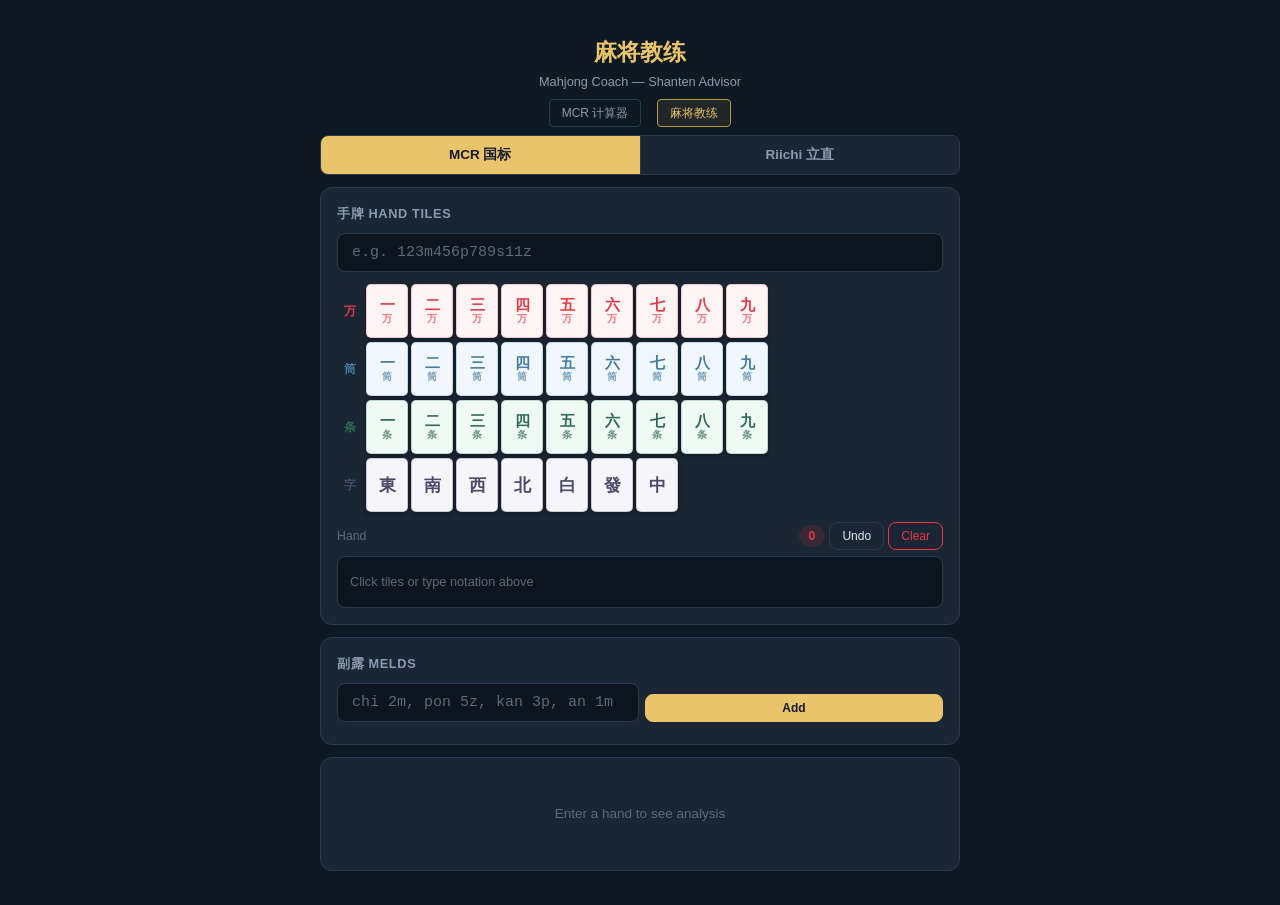
==== mahjong-coach/index.html @ b4301507 "Add mahjong-coach and mahjong-shared frontend Dual-mode (MCR/Riichi) mahjong coaching tool with live" ====
<!DOCTYPE html>
<html lang="zh-CN">
<head>
  <meta charset="UTF-8">
  <meta name="viewport" content="width=device-width, initial-scale=1.0, maximum-scale=1.0, user-scalable=no">
  <title>麻将教练 — Mahjong Coach</title>
  <link rel="stylesheet" href="../mahjong-shared/style.css">
</head>
<body>
  <div class="app-container">
    <!-- Header -->
    <div class="app-header">
      <h1>麻将教练</h1>
      <div class="subtitle">Mahjong Coach — Shanten Advisor</div>
      <div class="nav-links">
        <a href="/mahjong-mcr">MCR 计算器</a>
        <a href="/mahjong-coach" class="active">麻将教练</a>
      </div>
    </div>

    <!-- Mode Selector -->
    <div class="mode-tabs">
      <button class="mode-tab active" data-mode="mcr">MCR 国标</button>
      <button class="mode-tab" data-mode="riichi">Riichi 立直</button>
    </div>

    <!-- Hand Input -->
    <div class="card">
      <div class="card-title">手牌 Hand Tiles</div>
      <div class="input-group">
        <input type="text" id="handInput" placeholder="e.g. 123m456p789s11z" autocomplete="off" autocorrect="off" autocapitalize="off" spellcheck="false">
      </div>

      <div class="tile-grid" id="tileGrid"></div>

      <div style="margin-top: 10px">
        <div style="display:flex;align-items:center;justify-content:space-between;margin-bottom:6px">
          <span class="fs-sm text-muted">Hand</span>
          <span>
            <span id="tileCount" class="count-badge valid">0</span>
            <button class="btn btn-sm" id="undoBtn">Undo</button>
            <button class="btn btn-sm btn-danger" id="clearBtn">Clear</button>
          </span>
        </div>
        <div class="hand-display" id="handDisplay"></div>
      </div>
    </div>

    <!-- Melds -->
    <div class="card">
      <div class="card-title">副露 Melds</div>
      <div class="input-row">
        <input type="text" id="meldInput" placeholder="chi 2m, pon 5z, kan 3p, an 1m">
        <button class="btn btn-sm btn-primary" id="addMeldBtn">Add</button>
      </div>
      <div class="meld-list" id="meldDisplay"></div>
    </div>

    <!-- Riichi Panel -->
    <div class="riichi-panel" id="riichiPanel">
      <div class="card">
        <div class="card-title">立直设置 Riichi Settings</div>

        <div class="input-group">
          <label>ドラ表示牌 Dora Indicators</label>
          <input type="text" id="doraInput" placeholder="e.g. 3m 5p" autocomplete="off">
        </div>

        <div class="toggle-group mb">
          <label class="toggle-item">
            <input type="checkbox" id="akaCheck"> 赤ドラ Aka
          </label>
          <label class="toggle-item">
            <input type="checkbox" id="uraCheck"> 裏ドラ Ura
          </label>
        </div>

        <div class="input-row mb">
          <div>
            <label>場風 Round</label>
            <select id="roundWind">
              <option value="0">東 East</option>
              <option value="1">南 South</option>
            </select>
          </div>
          <div>
            <label>自風 Seat</label>
            <select id="seatWind">
              <option value="0">東 East</option>
              <option value="1">南 South</option>
              <option value="2">西 West</option>
              <option value="3">北 North</option>
            </select>
          </div>
        </div>

        <div class="collapsible-header" id="scoreToggle">
          <span class="card-title" style="margin:0">点数 Scores & Strategy</span>
        </div>
        <div class="collapsible-content" id="scoreSection">
          <div class="score-grid mb">
            <div>
              <label>東 East</label>
              <input type="number" id="scoreEast" placeholder="25000">
            </div>
            <div>
              <label>南 South</label>
              <input type="number" id="scoreSouth" placeholder="25000">
            </div>
            <div>
              <label>西 West</label>
              <input type="number" id="scoreWest" placeholder="25000">
            </div>
            <div>
              <label>北 North</label>
              <input type="number" id="scoreNorth" placeholder="25000">
            </div>
          </div>
          <div class="input-group">
            <label>目标 Target Placement</label>
            <select id="targetPlacement">
              <option value="1">1st 一位</option>
              <option value="2">2nd 二位</option>
              <option value="3">3rd 三位</option>
            </select>
          </div>
        </div>
      </div>
    </div>

    <!-- Results -->
    <div class="card results-section" id="resultsCard">
      <div id="resultsContent">
        <div class="result-empty">Enter a hand to see analysis</div>
      </div>
    </div>

    <!-- Strategy -->
    <div class="card hidden" id="strategyCard">
      <div class="card-title">战略建议 Strategy</div>
      <div id="strategyContent"></div>
    </div>
  </div>

  <script src="../mahjong-shared/tiles.js"></script>
  <script src="app.js"></script>
</body>
</html>
---- mahjong-shared/style.css ----
/* ==========================================================================
   Mahjong Web App — Shared Styles
   Dark theme, responsive, mobile-first
   ========================================================================== */

:root {
  --bg-primary: #0f1923;
  --bg-card: #1a2634;
  --bg-card-hover: #1f2f40;
  --bg-input: #0d1520;
  --border-color: #2a3a4a;
  --border-focus: #4a8bb5;
  --text-primary: #e8edf2;
  --text-secondary: #8a9bb0;
  --text-muted: #5a6b7a;
  --accent: #e9c46a;
  --accent-dim: #b89a3a;
  --success: #4caf50;
  --danger: #e63946;
  --info: #457b9d;

  --suit-m: #e63946;
  --suit-p: #457b9d;
  --suit-s: #2d9a5f;
  --suit-z: #9a8ac0;

  --tile-bg: #f5f0e8;
  --tile-border: #d4c8b0;
  --tile-shadow: rgba(0,0,0,0.3);

  --radius: 8px;
  --radius-sm: 4px;
  --radius-lg: 12px;
  --gap: 12px;
  --gap-sm: 6px;
  --gap-lg: 20px;
}

* { box-sizing: border-box; margin: 0; padding: 0; }

html {
  font-size: 15px;
  -webkit-text-size-adjust: 100%;
}

body {
  font-family: -apple-system, BlinkMacSystemFont, 'Segoe UI', 'Noto Sans SC', sans-serif;
  background: var(--bg-primary);
  color: var(--text-primary);
  min-height: 100vh;
  line-height: 1.5;
  overflow-x: hidden;
}

/* ---------- Layout ---------- */

.app-container {
  max-width: 680px;
  margin: 0 auto;
  padding: 12px;
}

.app-header {
  text-align: center;
  padding: 16px 0 8px;
}

.app-header h1 {
  font-size: 1.5rem;
  font-weight: 700;
  color: var(--accent);
  margin-bottom: 2px;
}

.app-header .subtitle {
  font-size: 0.85rem;
  color: var(--text-secondary);
}

.nav-links {
  display: flex;
  justify-content: center;
  gap: 16px;
  margin-top: 8px;
}

.nav-links a {
  color: var(--text-secondary);
  text-decoration: none;
  font-size: 0.8rem;
  padding: 4px 12px;
  border-radius: var(--radius-sm);
  border: 1px solid var(--border-color);
  transition: all 0.2s;
}

.nav-links a:hover, .nav-links a.active {
  color: var(--accent);
  border-color: var(--accent-dim);
  background: rgba(233, 196, 106, 0.08);
}

.card {
  background: var(--bg-card);
  border: 1px solid var(--border-color);
  border-radius: var(--radius-lg);
  padding: 16px;
  margin-bottom: var(--gap);
}

.card-title {
  font-size: 0.85rem;
  color: var(--text-secondary);
  text-transform: uppercase;
  letter-spacing: 0.05em;
  margin-bottom: 10px;
  font-weight: 600;
}

/* ---------- Inputs ---------- */

input[type="text"], input[type="number"], select {
  background: var(--bg-input);
  border: 1px solid var(--border-color);
  border-radius: var(--radius);
  color: var(--text-primary);
  padding: 10px 14px;
  font-size: 1rem;
  font-family: 'SF Mono', 'Menlo', monospace;
  width: 100%;
  transition: border-color 0.2s;
  outline: none;
}

input:focus, select:focus {
  border-color: var(--border-focus);
  box-shadow: 0 0 0 2px rgba(74, 139, 181, 0.2);
}

input::placeholder {
  color: var(--text-muted);
  font-family: inherit;
}

label {
  display: block;
  font-size: 0.82rem;
  color: var(--text-secondary);
  margin-bottom: 4px;
  font-weight: 500;
}

.input-row {
  display: flex;
  gap: var(--gap-sm);
  align-items: end;
}

.input-row > * {
  flex: 1;
}

.input-group {
  margin-bottom: var(--gap);
}

.count-badge {
  display: inline-block;
  font-size: 0.8rem;
  padding: 2px 10px;
  border-radius: 12px;
  font-weight: 600;
  margin-left: 8px;
  vertical-align: middle;
}

.count-badge.valid {
  background: rgba(76, 175, 80, 0.15);
  color: var(--success);
}

.count-badge.invalid {
  background: rgba(230, 57, 70, 0.15);
  color: var(--danger);
}

/* ---------- Buttons ---------- */

.btn {
  display: inline-flex;
  align-items: center;
  justify-content: center;
  gap: 6px;
  padding: 10px 20px;
  border: 1px solid var(--border-color);
  border-radius: var(--radius);
  background: var(--bg-card);
  color: var(--text-primary);
  font-size: 0.9rem;
  cursor: pointer;
  transition: all 0.2s;
  font-family: inherit;
  -webkit-tap-highlight-color: transparent;
}

.btn:hover { background: var(--bg-card-hover); }
.btn:active { transform: scale(0.97); }

.btn-primary {
  background: var(--accent);
  color: #1a1a2e;
  border-color: var(--accent);
  font-weight: 600;
}

.btn-primary:hover { background: var(--accent-dim); }

.btn-sm {
  padding: 6px 12px;
  font-size: 0.8rem;
}

.btn-danger { color: var(--danger); border-color: var(--danger); }
.btn-danger:hover { background: rgba(230, 57, 70, 0.1); }

.btn-group {
  display: flex;
  gap: var(--gap-sm);
  flex-wrap: wrap;
}

/* ---------- Tile Grid ---------- */

.tile-grid {
  user-select: none;
  -webkit-user-select: none;
}

.tile-row {
  display: flex;
  align-items: center;
  gap: 3px;
  margin-bottom: 4px;
}

.tile-row-label {
  width: 26px;
  text-align: center;
  font-size: 0.8rem;
  font-weight: 700;
  flex-shrink: 0;
}

.tile-display {
  display: inline-flex;
  flex-direction: column;
  align-items: center;
  justify-content: center;
  width: 38px;
  height: 48px;
  border-radius: 5px;
  border: 1.5px solid var(--tile-border);
  background: var(--tile-bg);
  font-size: 0.72rem;
  line-height: 1.1;
  position: relative;
  font-weight: 700;
  box-shadow: 0 2px 4px var(--tile-shadow);
  transition: transform 0.12s, box-shadow 0.12s;
}

.tile-display.tile-btn {
  cursor: pointer;
  -webkit-tap-highlight-color: transparent;
}

.tile-display.tile-btn:hover {
  transform: translateY(-2px);
  box-shadow: 0 4px 8px var(--tile-shadow);
}

.tile-display.tile-btn:active {
  transform: translateY(1px) scale(0.95);
  box-shadow: 0 1px 2px var(--tile-shadow);
}

.tile-rank { font-size: 0.9rem; }
.tile-suit { font-size: 0.65rem; opacity: 0.7; }
.tile-honor { font-size: 1.05rem; }

.tile-badge {
  position: absolute;
  top: -6px;
  right: -6px;
  background: var(--accent);
  color: #1a1a2e;
  font-size: 0.6rem;
  font-weight: 700;
  padding: 1px 4px;
  border-radius: 8px;
  line-height: 1.2;
}

/* ---------- Hand Display ---------- */

.hand-display {
  display: flex;
  flex-wrap: wrap;
  gap: 3px;
  min-height: 52px;
  padding: 8px;
  background: var(--bg-input);
  border: 1px solid var(--border-color);
  border-radius: var(--radius);
  align-items: center;
}

.hand-display .tile-display.hand-tile {
  width: 34px;
  height: 44px;
  font-size: 0.68rem;
  cursor: pointer;
}

.hand-display .tile-display.hand-tile:hover {
  opacity: 0.6;
  transform: translateY(-2px);
}

.hand-display .tile-display.hand-tile .tile-rank { font-size: 0.85rem; }

.hand-placeholder {
  color: var(--text-muted);
  font-size: 0.85rem;
  padding: 4px;
}

/* ---------- Mode Tabs ---------- */

.mode-tabs {
  display: flex;
  gap: 0;
  border: 1px solid var(--border-color);
  border-radius: var(--radius);
  overflow: hidden;
  margin-bottom: var(--gap);
}

.mode-tab {
  flex: 1;
  padding: 10px;
  text-align: center;
  cursor: pointer;
  font-size: 0.9rem;
  font-weight: 600;
  background: var(--bg-card);
  color: var(--text-secondary);
  border: none;
  transition: all 0.2s;
  -webkit-tap-highlight-color: transparent;
}

.mode-tab:not(:last-child) {
  border-right: 1px solid var(--border-color);
}

.mode-tab.active {
  background: var(--accent);
  color: #1a1a2e;
}

.mode-tab:hover:not(.active) {
  background: var(--bg-card-hover);
}

/* ---------- Toggle / Radio ---------- */

.toggle-group {
  display: flex;
  gap: var(--gap);
  flex-wrap: wrap;
}

.toggle-item {
  display: flex;
  align-items: center;
  gap: 6px;
  cursor: pointer;
  font-size: 0.9rem;
  -webkit-tap-highlight-color: transparent;
}

.toggle-item input[type="radio"],
.toggle-item input[type="checkbox"] {
  accent-color: var(--accent);
  width: 16px;
  height: 16px;
}

/* ---------- Results ---------- */

.results-section {
  min-height: 60px;
}

.result-header {
  display: flex;
  align-items: center;
  justify-content: space-between;
  margin-bottom: var(--gap);
}

.shanten-display {
  font-size: 1.2rem;
  font-weight: 700;
}

.shanten-0 { color: var(--success); }
.shanten-neg { color: var(--accent); }

.result-empty {
  text-align: center;
  color: var(--text-muted);
  padding: 30px 0;
  font-size: 0.9rem;
}

/* ---------- Discard Table ---------- */

.discard-list {
  display: flex;
  flex-direction: column;
  gap: var(--gap-sm);
}

.discard-item {
  background: var(--bg-input);
  border: 1px solid var(--border-color);
  border-radius: var(--radius);
  padding: 10px 12px;
  transition: background 0.2s;
}

.discard-item:first-child {
  border-color: var(--accent-dim);
  background: rgba(233, 196, 106, 0.05);
}

.discard-header {
  display: flex;
  align-items: center;
  gap: 8px;
  margin-bottom: 6px;
}

.discard-stars {
  color: var(--accent);
  font-size: 0.9rem;
  min-width: 42px;
}

.discard-tile-name {
  font-weight: 600;
  font-size: 0.95rem;
}

.discard-stats {
  display: flex;
  gap: var(--gap);
  font-size: 0.8rem;
  color: var(--text-secondary);
  flex-wrap: wrap;
}

.discard-stats .stat-label { color: var(--text-muted); }
.discard-stats .stat-value { font-weight: 600; color: var(--text-primary); }

.discard-acceptance {
  display: flex;
  flex-wrap: wrap;
  gap: 3px;
  margin-top: 6px;
}

.discard-acceptance .tile-display {
  width: 30px;
  height: 38px;
  font-size: 0.6rem;
}

.discard-acceptance .tile-display .tile-rank { font-size: 0.75rem; }
.discard-acceptance .tile-display .tile-suit { font-size: 0.55rem; }
.discard-acceptance .tile-display .tile-honor { font-size: 0.85rem; }

/* ---------- Fan Table ---------- */

.fan-table {
  width: 100%;
  border-collapse: collapse;
  font-size: 0.85rem;
}

.fan-table th {
  text-align: left;
  padding: 6px 8px;
  border-bottom: 2px solid var(--border-color);
  color: var(--text-secondary);
  font-weight: 600;
  font-size: 0.8rem;
}

.fan-table td {
  padding: 5px 8px;
  border-bottom: 1px solid var(--border-color);
}

.fan-table tr:last-child td {
  border-bottom: none;
}

.fan-table .fan-total {
  font-weight: 700;
  border-top: 2px solid var(--accent-dim);
  color: var(--accent);
}

.fan-valid { color: var(--success); font-weight: 600; }
.fan-invalid { color: var(--danger); font-weight: 600; }

/* ---------- Acceptance Display ---------- */

.acceptance-grid {
  display: flex;
  flex-wrap: wrap;
  gap: 4px;
}

.acceptance-tile {
  position: relative;
}

.acceptance-tile .tile-display {
  width: 36px;
  height: 46px;
}

.win-badge {
  position: absolute;
  bottom: -4px;
  left: 50%;
  transform: translateX(-50%);
  font-size: 0.55rem;
  font-weight: 700;
  padding: 1px 4px;
  border-radius: 6px;
  white-space: nowrap;
}

.win-badge.valid {
  background: rgba(76, 175, 80, 0.2);
  color: var(--success);
}

.win-badge.invalid {
  background: rgba(230, 57, 70, 0.2);
  color: var(--danger);
}

/* ---------- Wait Tiles ---------- */

.wait-list {
  display: flex;
  flex-direction: column;
  gap: var(--gap-sm);
}

.wait-item {
  display: flex;
  align-items: center;
  gap: var(--gap);
  padding: 8px 10px;
  background: var(--bg-input);
  border: 1px solid var(--border-color);
  border-radius: var(--radius);
}

.wait-item.valid { border-color: var(--success); }
.wait-item.invalid { border-color: var(--danger); opacity: 0.7; }

.wait-info {
  flex: 1;
  font-size: 0.85rem;
}

.wait-info .tile-name { font-weight: 600; }

/* ---------- Riichi Panel ---------- */

.riichi-panel {
  display: none;
}

.riichi-panel.visible {
  display: block;
}

.score-grid {
  display: grid;
  grid-template-columns: 1fr 1fr;
  gap: var(--gap-sm);
}

/* ---------- Strategy ---------- */

.strategy-section {
  border-top: 1px solid var(--border-color);
  padding-top: var(--gap);
  margin-top: var(--gap);
}

.strategy-suggestion {
  padding: 6px 0;
  font-size: 0.88rem;
  line-height: 1.4;
}

.yaku-list {
  display: flex;
  flex-wrap: wrap;
  gap: 6px;
  margin-top: 6px;
}

.yaku-tag {
  display: inline-flex;
  align-items: center;
  gap: 4px;
  padding: 3px 10px;
  border-radius: 12px;
  font-size: 0.78rem;
  font-weight: 600;
}

.yaku-tag.confirmed {
  background: rgba(76, 175, 80, 0.15);
  color: var(--success);
}

.yaku-tag.likely {
  background: rgba(233, 196, 106, 0.15);
  color: var(--accent);
}

.yaku-tag.possible {
  background: rgba(138, 155, 176, 0.15);
  color: var(--text-secondary);
}

/* ---------- Meld Display ---------- */

.meld-list {
  display: flex;
  flex-wrap: wrap;
  gap: var(--gap-sm);
  margin-top: 6px;
}

.meld-tag {
  display: inline-flex;
  align-items: center;
  gap: 4px;
  padding: 4px 10px;
  background: var(--bg-input);
  border: 1px solid var(--border-color);
  border-radius: var(--radius-sm);
  font-size: 0.8rem;
}

.meld-tag .remove-meld {
  cursor: pointer;
  color: var(--danger);
  font-weight: 700;
  margin-left: 4px;
}

/* ---------- Collapsible ---------- */

.collapsible-header {
  display: flex;
  align-items: center;
  justify-content: space-between;
  cursor: pointer;
  padding: 4px 0;
  -webkit-tap-highlight-color: transparent;
}

.collapsible-header::after {
  content: '▾';
  font-size: 0.8rem;
  color: var(--text-muted);
  transition: transform 0.2s;
}

.collapsible-header.collapsed::after {
  transform: rotate(-90deg);
}

.collapsible-content {
  overflow: hidden;
  transition: max-height 0.3s ease;
}

.collapsible-content.collapsed {
  max-height: 0 !important;
  padding: 0;
}

/* ---------- Animations ---------- */

@keyframes fadeIn {
  from { opacity: 0; transform: translateY(8px); }
  to { opacity: 1; transform: translateY(0); }
}

.animate-in {
  animation: fadeIn 0.2s ease;
}

/* ---------- Responsive ---------- */

@media (max-width: 480px) {
  html { font-size: 14px; }

  .app-container { padding: 8px; }

  .tile-display {
    width: 34px;
    height: 44px;
    font-size: 0.68rem;
  }

  .tile-display .tile-rank { font-size: 0.82rem; }
  .tile-display .tile-honor { font-size: 0.95rem; }

  .tile-row { gap: 2px; }
  .tile-row-label { width: 22px; font-size: 0.72rem; }

  .hand-display .tile-display.hand-tile {
    width: 30px;
    height: 40px;
    font-size: 0.62rem;
  }

  .card { padding: 12px; }

  .score-grid { grid-template-columns: 1fr 1fr; }
}

@media (min-width: 700px) {
  .app-container { padding: 20px; }

  .tile-display {
    width: 42px;
    height: 54px;
    font-size: 0.78rem;
  }

  .tile-display .tile-rank { font-size: 1rem; }
  .tile-display .tile-honor { font-size: 1.15rem; }
}

/* ---------- Scrollbar ---------- */

::-webkit-scrollbar { width: 6px; }
::-webkit-scrollbar-track { background: var(--bg-primary); }
::-webkit-scrollbar-thumb {
  background: var(--border-color);
  border-radius: 3px;
}

/* ---------- Loading ---------- */

.loading {
  display: flex;
  align-items: center;
  justify-content: center;
  gap: 8px;
  padding: 20px;
  color: var(--text-muted);
}

.loading-spinner {
  width: 18px;
  height: 18px;
  border: 2px solid var(--border-color);
  border-top-color: var(--accent);
  border-radius: 50%;
  animation: spin 0.8s linear infinite;
}

@keyframes spin {
  to { transform: rotate(360deg); }
}

/* ---------- Utility ---------- */

.hidden { display: none !important; }
.text-center { text-align: center; }
.text-muted { color: var(--text-muted); }
.text-success { color: var(--success); }
.text-danger { color: var(--danger); }
.text-accent { color: var(--accent); }
.mt-sm { margin-top: var(--gap-sm); }
.mt { margin-top: var(--gap); }
.mb { margin-bottom: var(--gap); }
.fw-bold { font-weight: 700; }
.fs-sm { font-size: 0.82rem; }
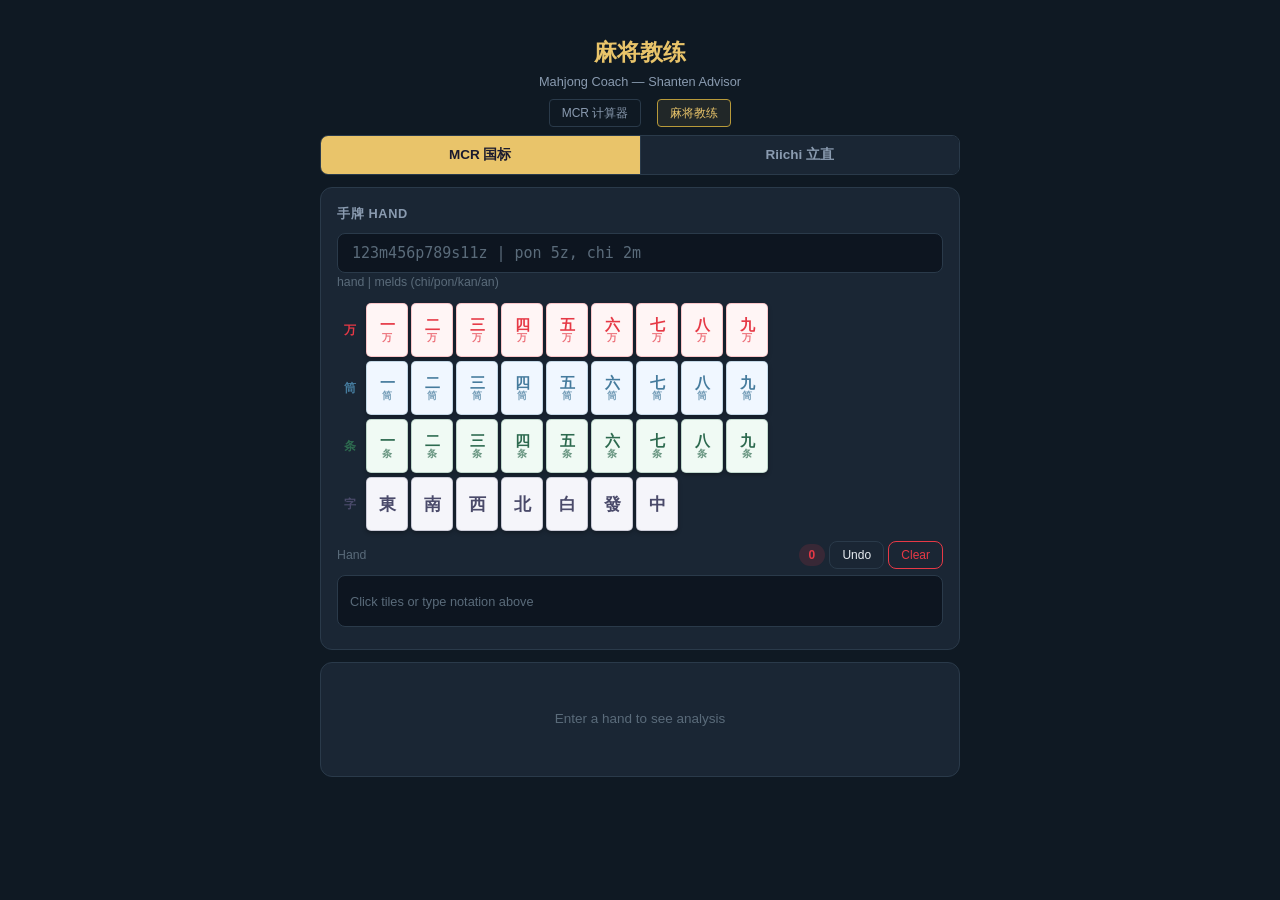
==== commit 3f769c31: "Unify input: hand | melds | dora in single field Replace separate hand/meld/dora inputs with a singl" ====
--- a/mahjong-coach/index.html
+++ b/mahjong-coach/index.html
@@ -13,7 +13,7 @@
       <h1>麻将教练</h1>
       <div class="subtitle">Mahjong Coach — Shanten Advisor</div>
       <div class="nav-links">
-        <a href="/mahjong-mcr">MCR 计算器</a>
+        <a href="/mcr-calc">MCR 计算器</a>
         <a href="/mahjong-coach" class="active">麻将教练</a>
       </div>
     </div>
@@ -26,9 +26,10 @@
 
     <!-- Hand Input -->
     <div class="card">
-      <div class="card-title">手牌 Hand Tiles</div>
+      <div class="card-title">手牌 Hand</div>
       <div class="input-group">
-        <input type="text" id="handInput" placeholder="e.g. 123m456p789s11z" autocomplete="off" autocorrect="off" autocapitalize="off" spellcheck="false">
+        <input type="text" id="handInput" placeholder="123m456p789s11z | pon 5z, chi 2m" autocomplete="off" autocorrect="off" autocapitalize="off" spellcheck="false">
+        <div class="fs-sm text-muted" id="inputHint">hand | melds (chi/pon/kan/an)</div>
       </div>
 
       <div class="tile-grid" id="tileGrid"></div>
@@ -43,28 +44,14 @@
           </span>
         </div>
         <div class="hand-display" id="handDisplay"></div>
+        <div class="meld-list" id="meldDisplay"></div>
       </div>
-    </div>
-
-    <!-- Melds -->
-    <div class="card">
-      <div class="card-title">副露 Melds</div>
-      <div class="input-row">
-        <input type="text" id="meldInput" placeholder="chi 2m, pon 5z, kan 3p, an 1m">
-        <button class="btn btn-sm btn-primary" id="addMeldBtn">Add</button>
-      </div>
-      <div class="meld-list" id="meldDisplay"></div>
     </div>
 
     <!-- Riichi Panel -->
     <div class="riichi-panel" id="riichiPanel">
       <div class="card">
         <div class="card-title">立直设置 Riichi Settings</div>
-
-        <div class="input-group">
-          <label>ドラ表示牌 Dora Indicators</label>
-          <input type="text" id="doraInput" placeholder="e.g. 3m 5p" autocomplete="off">
-        </div>
 
         <div class="toggle-group mb">
           <label class="toggle-item">
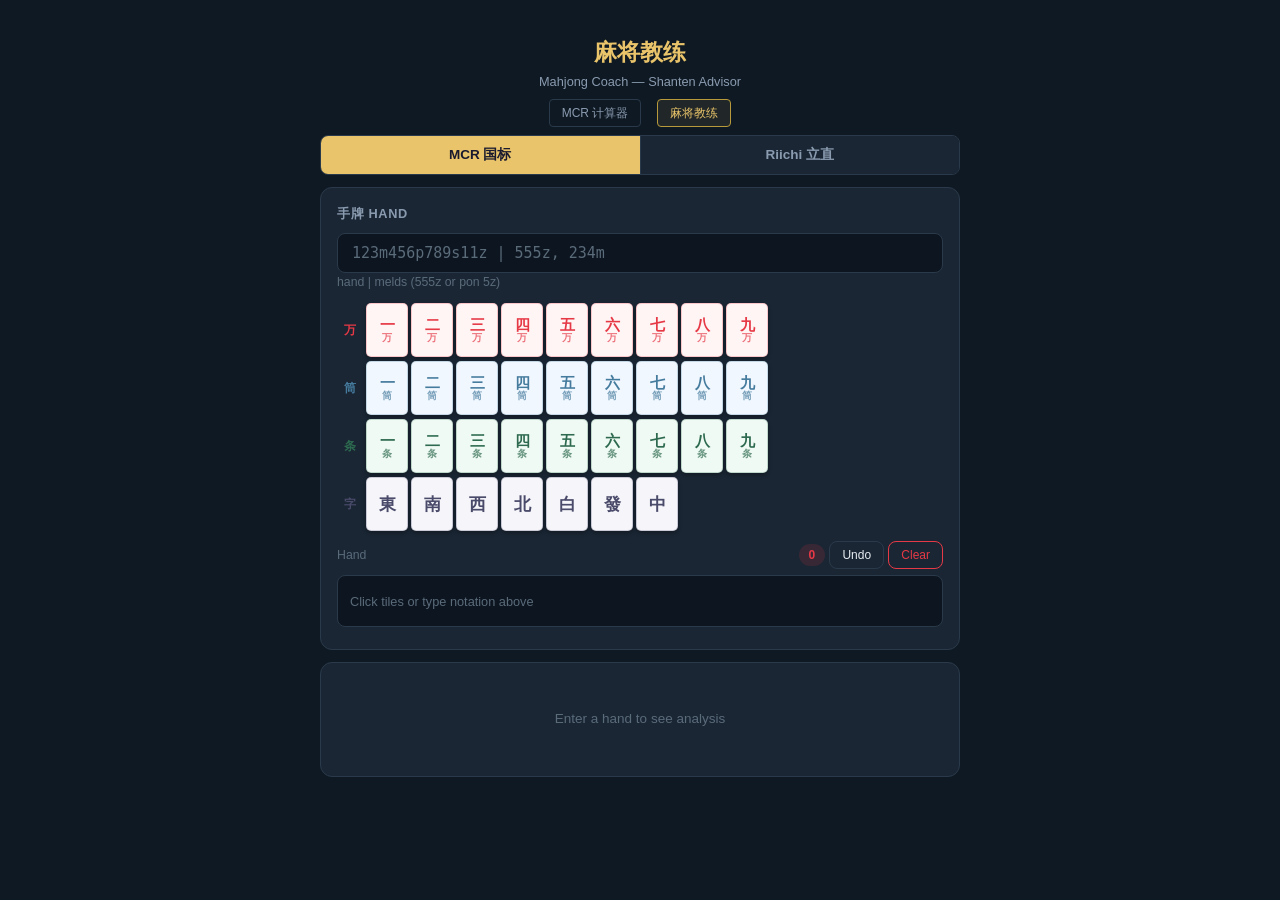
==== commit 137eb21c: "Support tile notation for melds (213m, 555p, 3333s) Melds can now be entered as tile notation with t" ====
--- a/mahjong-coach/index.html
+++ b/mahjong-coach/index.html
@@ -28,8 +28,8 @@
     <div class="card">
       <div class="card-title">手牌 Hand</div>
       <div class="input-group">
-        <input type="text" id="handInput" placeholder="123m456p789s11z | pon 5z, chi 2m" autocomplete="off" autocorrect="off" autocapitalize="off" spellcheck="false">
-        <div class="fs-sm text-muted" id="inputHint">hand | melds (chi/pon/kan/an)</div>
+        <input type="text" id="handInput" placeholder="123m456p789s11z | 555z, 234m" autocomplete="off" autocorrect="off" autocapitalize="off" spellcheck="false">
+        <div class="fs-sm text-muted" id="inputHint">hand | melds (555z or pon 5z)</div>
       </div>
 
       <div class="tile-grid" id="tileGrid"></div>
